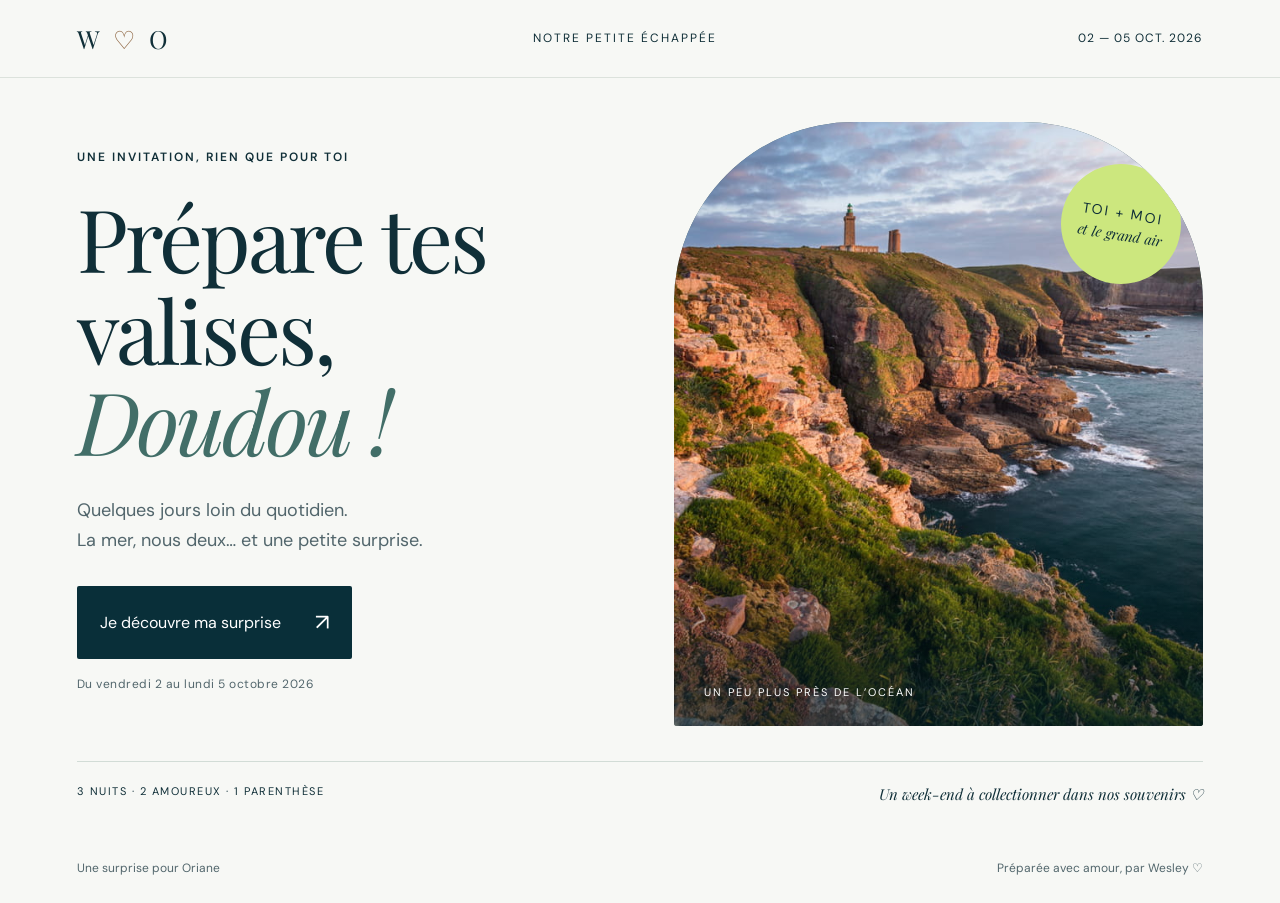
==== index.html @ 68506e85 "Add files via upload" ====
<!doctype html>
<html lang="fr">
<head><meta charset="utf-8"><meta name="viewport" content="width=device-width,initial-scale=1"><meta name="robots" content="noindex,nofollow"><meta name="theme-color" content="#092f39"><title>Une surprise pour Doudou ♥</title><meta name="description" content="Une parenthèse à deux, du 2 au 5 octobre 2026."><link rel="stylesheet" href="style.css"></head>
<body>
<header><a class="brand" href="#">W <span>♡</span> O</a><span class="edition">NOTRE PETITE ÉCHAPPÉE</span><span class="header-date">02 — 05 OCT. 2026</span></header>
<main>
<section class="hero" aria-labelledby="title"><div class="hero-copy"><p class="eyebrow">UNE INVITATION, RIEN QUE POUR TOI</p><h1 id="title">Prépare tes<br>valises,<br><em>Doudou !</em></h1><p class="intro">Quelques jours loin du quotidien.<br>La mer, nous deux… et une petite surprise.</p><button class="primary" id="reveal" aria-expanded="false" aria-controls="surprise">Je découvre ma surprise <span aria-hidden="true">↗</span></button><p class="tiny">Du vendredi 2 au lundi 5 octobre 2026</p></div><div class="hero-photo"><img src="bretagne.jpg" alt="Les falaises du Cap Fréhel baignées par la lumière du soir" fetchpriority="high"><span class="photo-label">UN PEU PLUS PRÈS DE L’OCÉAN</span><div class="stamp">TOI + MOI<br><span>et le grand air</span></div></div><div class="hero-bottom"><span>3 NUITS · 2 AMOUREUX · 1 PARENTHÈSE</span><span>Un week-end à collectionner dans nos souvenirs ♡</span></div></section>
<div id="surprise" hidden>
<section class="letter section" id="lettre"><p class="eyebrow">DESTINATION : LA CÔTE D’ÉMERAUDE</p><div class="letter-layout"><h2>Le quotidien<br>peut <em>attendre.</em></h2><div><p class="salutation">Coucou Doudou,</p><p>Le week-end du 2 octobre, on met le quotidien sur pause. Laisse les soucis au Château de Versailles, j’ai tout organisé pour nous.</p><p>Ta seule mission pour l’instant ? Prendre ton TGV vendredi soir jusqu’au Mans. Je t’y attendrai de pied ferme pour t’embarquer loin de tout.</p><p>Au programme : l’air salin de la Côte d’Émeraude, des balades sur les falaises bretonnes, des crêpes, et un gîte rien qu’à nous avec un jacuzzi pour se réchauffer.</p><p>On profite jusqu’au lundi, avec une dernière balade à Dinan avant de rentrer. J’ai hâte de partager ça avec toi.</p><p class="signature">Toi, moi & la Bretagne. ♥</p></div></div></section>
<nav class="section-nav" aria-label="Notre escapade"><a href="#programme">Nos balades</a><a href="#nid">Notre petit cocon</a><a href="#trajet">Pour se retrouver</a></nav>
<section class="section program" id="programme"><div class="section-heading"><div><p class="eyebrow">LE BONHEUR, JOUR APRÈS JOUR</p><h2>Un grand bol d’air.<br><em>À deux.</em></h2></div><p>Des villes à explorer, le vent dans les cheveux<br>et surtout, du temps ensemble.</p></div><div class="days" role="tablist" aria-label="Les jours du séjour"><button role="tab" id="tab-sam" aria-controls="day-sam" aria-selected="true" tabindex="0">03 OCT. <span>Samedi</span></button><button role="tab" id="tab-dim" aria-controls="day-dim" aria-selected="false" tabindex="-1">04 OCT. <span>Dimanche</span></button><button role="tab" id="tab-lun" aria-controls="day-lun" aria-selected="false" tabindex="-1">05 OCT. <span>Lundi</span></button></div>
<article class="day-panel" id="day-sam" role="tabpanel" aria-labelledby="tab-sam"><div class="day-number">01</div><div><p class="eyebrow">AMBIANCE CORSAIRE</p><h3>Saint-Malo & Dinard</h3><p>Se perdre dans les ruelles d’Intra-Muros, prendre de la hauteur sur les remparts et respirer l’air du large. Puis rejoindre Dinard pour une balade sur la Promenade au Clair de Lune.</p><div class="tags"><span>Remparts & embruns</span><span>Une pause crêpes ?</span><span>Main dans la main</span></div></div><div class="day-note">Le programme du jour :<br><em>se laisser porter.</em></div></article>
<article class="day-panel" id="day-dim" role="tabpanel" aria-labelledby="tab-dim" hidden><div class="day-number">02</div><div><p class="eyebrow">NATURE SAUVAGE</p><h3>Cap Fréhel & Fort-la-Latte</h3><p>Direction le Cap Fréhel pour les falaises et la mer à perte de vue. On suit ensuite le sentier des douaniers, le GR34, jusqu’au Fort-la-Latte. Une belle escapade au rythme de nos pas, à adapter à la météo.</p><div class="tags"><span>Chaussures de marche</span><span>Grand air</span><span>Vues à partager</span></div></div><div class="day-note">Notre rendez-vous :<br><em>avec l’horizon.</em></div></article>
<article class="day-panel" id="day-lun" role="tabpanel" aria-labelledby="tab-lun" hidden><div class="day-number">03</div><div><p class="eyebrow">ENCORE UN PETIT MOMENT</p><h3>Une dernière balade à Dinan</h3><p>Après avoir quitté le gîte le matin, on découvre la cité médiévale de Dinan, son port et la rue du Jerzual. Vers midi, on reprend la route du Mans : ton train dans l’après-midi, puis mon retour à La Gonfrière.</p><div class="tags"><span>Ruelles médiévales</span><span>Le port de Dinan</span><span>Retour l’après-midi</span></div></div><div class="day-note">On rentre avec :<br><em>plein de souvenirs.</em></div></article></section>
<section class="nest" id="nid"><div><p class="eyebrow">NOTRE ADRESSE POUR TROIS NUITS</p><h2>Un petit cocon.<br><em>Rien qu’à nous.</em></h2></div><div><span class="nest-symbol" aria-hidden="true">♡</span><h3>Gîte de La Renardais</h3><p>Plouër-sur-Rance · Bretagne</p><p>Après les embruns et les balades, on se retrouve au chaud. Un gîte pour nous deux, un jacuzzi… et aucune envie de regarder l’heure.</p><span class="pill">Jacuzzi & moments à deux</span></div></section>
<section class="section travel" id="trajet"><div><p class="eyebrow">VENDREDI 2 OCTOBRE</p><h2>Tu prends le train.<br><em>Je t’attends.</em></h2><p>Le début de notre escapade,<br>c’est au Mans, tous les deux.</p><p class="travel-note">Horaires prévus dans notre programme : à confirmer sur les billets et pour la ligne N. Le départ de Versailles doit permettre la correspondance à Montparnasse.</p></div><ol class="timeline"><li><time>18h30</time><div><h3>On ferme la parenthèse travail</h3><p>Fin de ta journée au Château de Versailles. Direction Versailles-Chantiers, à pied ou en bus.</p></div></li><li><time>Avant 19h</time><div><h3>Cap sur Montparnasse</h3><p>Ligne N depuis Versailles-Chantiers. Arrivée visée vers 19h15 à Paris-Montparnasse.</p></div></li><li><time>19h36</time><div><h3>Ton TGV, notre départ</h3><p>TGV INOUI depuis Montparnasse. De mon côté, la Mégane quitte La Gonfrière vers 19h15.</p></div></li><li><time>20h33</time><div><h3>Enfin ensemble ♥</h3><p>Je te retrouve au dépose-minute de la gare du Mans. On prend la route de la Bretagne ensemble.</p></div></li><li><time>Vers 23h</time><div><h3>Bienvenue dans notre cocon</h3><p>Arrivée prévue au gîte de La Renardais. Le week-end peut commencer.</p></div></li></ol></section>
<section class="ending"><p class="eyebrow">DU 2 AU 5 OCTOBRE 2026</p><h2>Ma destination préférée,<br><em>c’est avec toi.</em></h2><span>J’ai hâte. ♥</span><a href="#title">Revenir au début ↑</a></section>
</div></main><footer><span>Une surprise pour Oriane</span><span>Préparée avec amour, par Wesley ♡</span></footer><script src="script.js"></script></body></html>
---- style.css ----
@import url('https://fonts.googleapis.com/css2?family=DM+Sans:wght@400;500;600;700&family=Playfair+Display:ital,wght@0,400;0,500;1,400;1,500&display=swap');
:root{--ink:#102f38;--blue:#092f39;--paper:#f7f8f5;--accent:#cce77e;--muted:#52666c}*{box-sizing:border-box}html{scroll-behavior:smooth;scroll-padding-top:30px}body{margin:0;background:var(--paper);color:var(--ink);font-family:'DM Sans',sans-serif;font-size:16px;line-height:1.7}button,a{-webkit-tap-highlight-color:transparent}a{color:inherit}button{font:inherit;cursor:pointer}button:focus-visible,a:focus-visible{outline:3px solid #6b862f;outline-offset:6px}[hidden]{display:none!important}header{padding:22px 6%;display:flex;align-items:center;justify-content:space-between;border-bottom:1px solid #dce2dc}.brand{text-decoration:none;font:25px 'Playfair Display',serif;letter-spacing:4px}.brand span{color:#8a603b}.edition,.header-date,.eyebrow,.tiny,.hero-bottom,.photo-label{font-size:12px;letter-spacing:2px}.header-date{letter-spacing:1px}.hero{display:grid;grid-template-columns:1fr 1fr;padding:44px 6% 0;gap:35px 6%}.hero-copy{padding:25px 0 32px}.eyebrow{font-weight:600;margin:0 0 25px}h1,h2,h3,p{margin-top:0}h1,h2,h3{font-family:'Playfair Display',Georgia,serif;font-weight:400}h1{font-size:clamp(65px,6.8vw,108px);line-height:1.05;letter-spacing:-3px;margin-bottom:28px}em{font-weight:400;color:#648078}h1 em{color:#426e68}.intro{color:var(--muted);font-size:18px;margin-bottom:30px}.primary{display:flex;gap:34px;align-items:center;background:var(--blue);color:white;border:0;padding:17px 23px;border-radius:2px;transition:background .2s,transform .2s}.primary:hover{background:#20525a;transform:translateY(-2px)}.primary span{font-size:23px}.tiny{font-size:12px;letter-spacing:.5px;margin:15px 0 0;color:var(--muted)}.hero-photo{position:relative;min-height:550px;overflow:hidden;border-radius:180px 180px 3px 3px;background:#48656a}.hero-photo>img{width:100%;height:100%;position:absolute;object-fit:cover;object-position:center}.hero-photo:after{content:'';position:absolute;inset:65% 0 0;background:linear-gradient(transparent,#05242a99)}.photo-label{position:absolute;bottom:25px;left:30px;color:white;z-index:1;font-size:11px}.stamp{position:absolute;right:22px;top:42px;transform:rotate(9deg);background:var(--accent);border-radius:50%;width:120px;height:120px;display:flex;flex-direction:column;justify-content:center;align-items:center;font-size:14px;letter-spacing:2px;line-height:1.5}.stamp span{font-family:'Playfair Display',serif;letter-spacing:0;font-style:italic}.hero-bottom{grid-column:1/-1;border-top:1px solid #d2dcd6;padding:20px 0 25px;display:flex;justify-content:space-between;font-size:11px;letter-spacing:1.5px}.hero-bottom span+span{font-family:'Playfair Display',serif;font-size:15px;font-style:italic;letter-spacing:0}.section{padding:95px 9%;}.letter{background:#eaf0eb}.letter-layout{display:grid;grid-template-columns:1fr 1.2fr;gap:10%}h2{font-size:clamp(38px,4.3vw,62px);line-height:1.18;letter-spacing:-1px;margin-bottom:30px}.letter p:not(.eyebrow){max-width:650px}.salutation,.signature{font-family:'Playfair Display',serif;font-size:25px}.signature{font-style:italic;color:#426e68;margin:32px 0 0}.section-nav{display:flex;justify-content:center;gap:50px;padding:20px;border-bottom:1px solid #d2dcd6}.section-nav a{text-decoration:none;font-size:14px}.section-nav a:hover{text-decoration:underline}.section-heading{display:flex;align-items:end;justify-content:space-between;gap:30px}.section-heading>p{color:var(--muted);font-size:15px;margin-bottom:35px}.days{display:flex;border-bottom:1px solid #cbd5ce;margin-top:15px}.days button{flex:1;background:transparent;border:0;border-bottom:3px solid transparent;text-align:left;padding:22px 20px;color:var(--muted);font-size:12px;letter-spacing:1px}.days button span{display:block;font-family:'Playfair Display',serif;font-size:25px;letter-spacing:0}.days button[aria-selected=true]{border-color:var(--ink);color:var(--ink);background:#eaf0eb}.day-panel{display:grid;grid-template-columns:65px 1fr 190px;gap:32px;padding:42px 0 0;min-height:260px}.day-number{font-family:'Playfair Display',serif;font-size:46px;color:#879e95}.day-panel .eyebrow{margin-bottom:10px}h3{font-size:30px;line-height:1.3;margin-bottom:17px}.day-panel p{max-width:640px}.tags{display:flex;gap:8px;flex-wrap:wrap}.tags span{font-size:12px;background:#e8eee6;padding:5px 12px;border-radius:20px}.day-note{font-size:14px;border-left:1px solid #d2dcd6;padding:20px;align-self:center}.day-note em{font:23px 'Playfair Display',serif;display:block;margin-top:10px}.nest{background:var(--blue);color:#fff;padding:80px 9%;display:grid;grid-template-columns:1fr 1fr;gap:10%}.nest .eyebrow{color:var(--accent)}.nest h2 em{color:var(--accent)}.nest h3{margin-bottom:5px}.nest p{color:#c5d5d6}.nest-symbol{font-size:44px;color:var(--accent);line-height:1}.pill{display:inline-block;border:1px solid #58777b;padding:7px 15px;border-radius:25px;font-size:13px;color:var(--accent)}.travel{display:grid;grid-template-columns:1fr 1.15fr;gap:8%}.travel-note{font-size:13px;max-width:340px;color:var(--muted);margin-top:30px}.timeline{list-style:none;padding:0;margin:0}.timeline li{display:grid;grid-template-columns:92px 1fr;gap:20px;position:relative;padding-bottom:25px}.timeline time{font-size:14px;font-weight:600;padding-top:4px}.timeline li>div{border-left:1px solid #b8cbc0;padding-left:25px}.timeline h3{font-family:'DM Sans',sans-serif;font-size:17px;font-weight:600;margin-bottom:5px}.timeline p{font-size:14px;color:var(--muted);margin:0}.ending{text-align:center;padding:80px 20px;background:#eaf0eb}.ending>span{font-family:'Playfair Display',serif;font-size:24px}.ending a{display:block;font-size:13px;margin-top:35px}footer{display:flex;justify-content:space-between;padding:25px 6%;font-size:12px;color:var(--muted)}@media(min-width:1500px){main,header,footer{max-width:1600px;margin:auto}}@media(max-width:800px){header{padding:18px 6%}.edition{display:none}.hero{padding-top:22px;gap:25px;grid-template-columns:1fr 1fr}.hero-copy{padding-top:10px}h1{font-size:58px;letter-spacing:-2px}.hero .eyebrow{font-size:10px}.hero-photo{min-height:450px;border-radius:120px 120px 3px 3px}.stamp{width:90px;height:90px;font-size:11px;right:10px}.intro{font-size:16px}.primary{font-size:14px;gap:15px;padding:14px}.hero-bottom span+span{display:none}.section{padding:60px 6%}.letter-layout,.nest,.travel{gap:35px;grid-template-columns:1fr}.section-heading{display:block}.day-panel{grid-template-columns:45px 1fr;gap:18px}.day-note{display:none}.nest{padding:60px 6%}.travel-note{max-width:100%}.section-nav{gap:24px}.section-nav a{font-size:12px}}@media(max-width:540px){.hero{grid-template-columns:1fr;padding-top:15px}.hero-copy{padding:15px 0 0}h1{font-size:69px;line-height:1.05}.hero-photo{min-height:330px;border-radius:130px 130px 3px 3px}.hero-photo>img{object-position:center 45%}.hero-bottom{padding-top:17px;font-size:10px;letter-spacing:1px}.hero .eyebrow{margin-bottom:20px}.primary{font-size:15px;justify-content:space-between;width:100%}.tiny{text-align:center}.intro{margin-bottom:22px}.stamp{right:20px;top:28px}.section-nav{gap:18px;padding:16px 8px}.section-nav a{font-size:11px}.days button{padding:14px 10px}.days button span{font-size:23px}.day-panel{grid-template-columns:1fr;gap:0}.day-number{font-size:28px;margin-bottom:10px}.timeline li{grid-template-columns:80px 1fr;gap:6px}.timeline li>div{padding-left:16px}footer{gap:15px;flex-direction:column;text-align:center}.ending{padding:60px 6%}}@media(prefers-reduced-motion:reduce){html{scroll-behavior:auto}*,*:before,*:after{transition:none!important}}
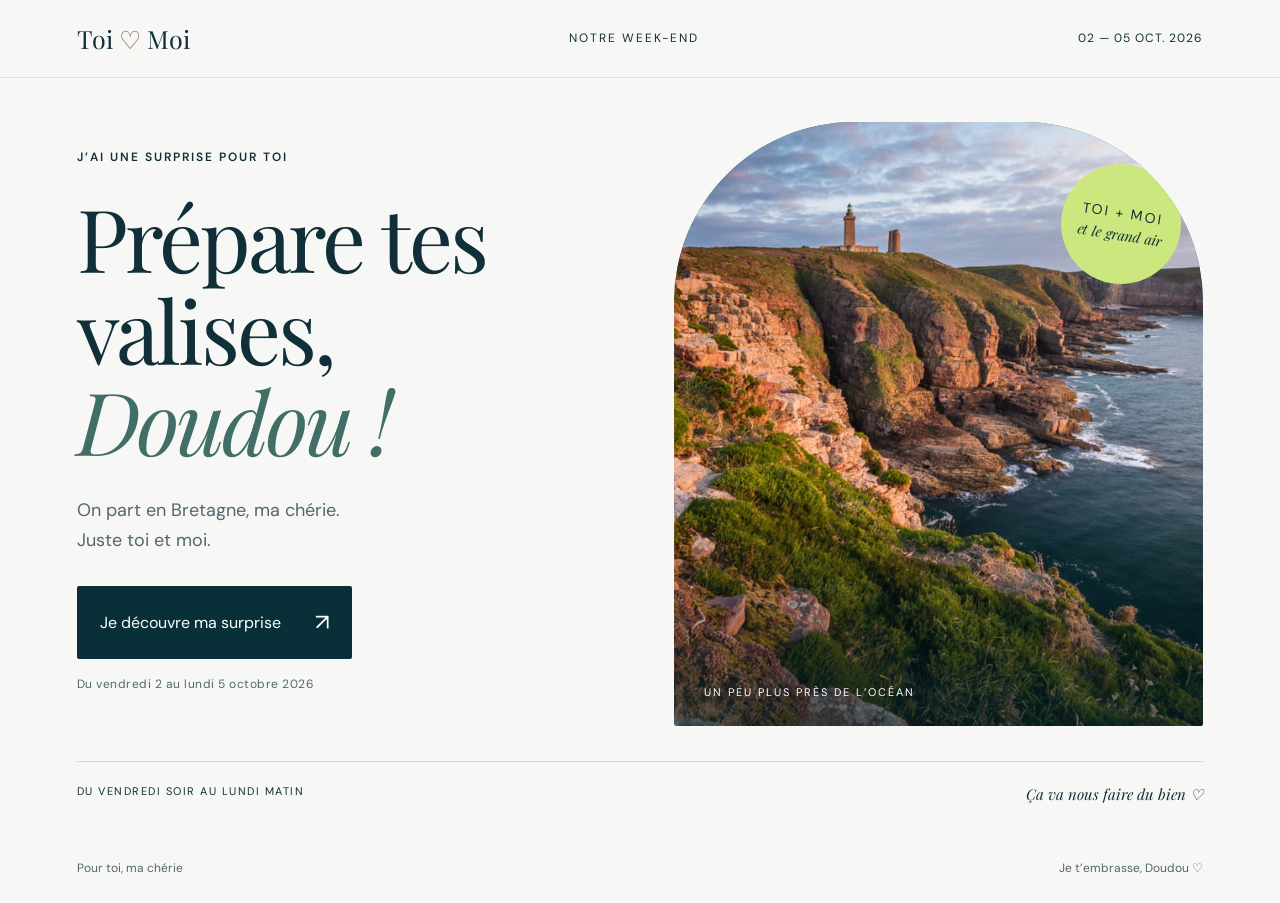
==== commit 43376783: "Update index.html" ====
--- a/index.html
+++ b/index.html
@@ -1,18 +1,28 @@
 <!doctype html>
 <html lang="fr">
-<head><meta charset="utf-8"><meta name="viewport" content="width=device-width,initial-scale=1"><meta name="robots" content="noindex,nofollow"><meta name="theme-color" content="#092f39"><title>Une surprise pour Doudou ♥</title><meta name="description" content="Une parenthèse à deux, du 2 au 5 octobre 2026."><link rel="stylesheet" href="style.css"></head>
+<head><meta charset="utf-8"><meta name="viewport" content="width=device-width,initial-scale=1"><meta name="robots" content="noindex,nofollow"><meta name="theme-color" content="#092f39"><title>Une surprise pour Doudou ♥</title><meta name="description" content="Une parenthèse à deux, du 2 au 5 octobre 2026."><link rel="stylesheet" href="style.css"><style>.brand{letter-spacing:0}.travel-guide{display:block}.journey{margin-top:35px;border:1px solid #bdcec4;border-radius:18px;padding:28px;background:#fff}.journey-heading{display:flex;align-items:center;flex-wrap:wrap;gap:14px}.journey-heading h3{margin:0;font-size:26px}.direction{background:#092f39;color:#fff;padding:5px 12px;border-radius:6px;font-size:14px;font-weight:700}.rail-badge{margin-left:auto;background:#e9edf8;color:#253b68;padding:7px 12px;border-radius:22px;font-size:14px;font-weight:600}.route-line{display:grid;grid-template-columns:1fr 30px 1fr 30px 1fr;align-items:center;gap:12px;padding:30px 0}.route-stop{display:flex;flex-direction:column;align-items:center;text-align:center}.step-icon{font-size:30px}.route-time{font-size:25px;font-weight:700;color:#092f39}.route-line small{font-size:14px;color:#52666c}.route-arrow{font-size:25px;color:#648078}.instructions{padding-left:23px;line-height:1.7}.instructions li{margin:12px 0;padding-left:5px}.station-link{display:inline-block;padding:10px 14px;background:#eaf0eb;border-radius:7px;font-size:15px}.ticket{margin-top:25px;border-top:1px solid #d2dcd6;padding-top:15px}.ticket summary{cursor:pointer;font-weight:600;font-size:16px;margin-bottom:15px}.ticket img{width:100%;height:auto;border:1px solid #d2dcd6;border-radius:8px;display:block}.ticket p{font-size:13px;color:#52666c;margin:10px 0 0}.ticket-scroll{overflow-x:auto}@media(max-width:600px){.journey{padding:20px 15px}.rail-badge{margin-left:0}.route-line{grid-template-columns:1fr;gap:10px}.route-stop{width:100%;padding:12px;background:#f3f6f2;border-radius:9px}.route-arrow{transform:rotate(90deg);justify-self:center}.journey-heading h3{font-size:23px}.ticket img{min-width:550px}.brand{font-size:20px}}</style></head>
 <body>
-<header><a class="brand" href="#">W <span>♡</span> O</a><span class="edition">NOTRE PETITE ÉCHAPPÉE</span><span class="header-date">02 — 05 OCT. 2026</span></header>
+<header><a class="brand" href="#">Toi <span>♡</span> Moi</a><span class="edition">NOTRE WEEK-END</span><span class="header-date">02 — 05 OCT. 2026</span></header>
 <main>
-<section class="hero" aria-labelledby="title"><div class="hero-copy"><p class="eyebrow">UNE INVITATION, RIEN QUE POUR TOI</p><h1 id="title">Prépare tes<br>valises,<br><em>Doudou !</em></h1><p class="intro">Quelques jours loin du quotidien.<br>La mer, nous deux… et une petite surprise.</p><button class="primary" id="reveal" aria-expanded="false" aria-controls="surprise">Je découvre ma surprise <span aria-hidden="true">↗</span></button><p class="tiny">Du vendredi 2 au lundi 5 octobre 2026</p></div><div class="hero-photo"><img src="bretagne.jpg" alt="Les falaises du Cap Fréhel baignées par la lumière du soir" fetchpriority="high"><span class="photo-label">UN PEU PLUS PRÈS DE L’OCÉAN</span><div class="stamp">TOI + MOI<br><span>et le grand air</span></div></div><div class="hero-bottom"><span>3 NUITS · 2 AMOUREUX · 1 PARENTHÈSE</span><span>Un week-end à collectionner dans nos souvenirs ♡</span></div></section>
+<section class="hero" aria-labelledby="title"><div class="hero-copy"><p class="eyebrow">J’AI UNE SURPRISE POUR TOI</p><h1 id="title">Prépare tes<br>valises,<br><em>Doudou !</em></h1><p class="intro">On part en Bretagne, ma chérie.<br>Juste toi et moi.</p><button class="primary" id="reveal" aria-expanded="false" aria-controls="surprise">Je découvre ma surprise <span aria-hidden="true">↗</span></button><p class="tiny">Du vendredi 2 au lundi 5 octobre 2026</p></div><div class="hero-photo"><img src="bretagne.jpg" alt="Les falaises du Cap Fréhel baignées par la lumière du soir" fetchpriority="high"><span class="photo-label">UN PEU PLUS PRÈS DE L’OCÉAN</span><div class="stamp">TOI + MOI<br><span>et le grand air</span></div></div><div class="hero-bottom"><span>DU VENDREDI SOIR AU LUNDI MATIN</span><span>Ça va nous faire du bien ♡</span></div></section>
 <div id="surprise" hidden>
-<section class="letter section" id="lettre"><p class="eyebrow">DESTINATION : LA CÔTE D’ÉMERAUDE</p><div class="letter-layout"><h2>Le quotidien<br>peut <em>attendre.</em></h2><div><p class="salutation">Coucou Doudou,</p><p>Le week-end du 2 octobre, on met le quotidien sur pause. Laisse les soucis au Château de Versailles, j’ai tout organisé pour nous.</p><p>Ta seule mission pour l’instant ? Prendre ton TGV vendredi soir jusqu’au Mans. Je t’y attendrai de pied ferme pour t’embarquer loin de tout.</p><p>Au programme : l’air salin de la Côte d’Émeraude, des balades sur les falaises bretonnes, des crêpes, et un gîte rien qu’à nous avec un jacuzzi pour se réchauffer.</p><p>On profite jusqu’au lundi, avec une dernière balade à Dinan avant de rentrer. J’ai hâte de partager ça avec toi.</p><p class="signature">Toi, moi & la Bretagne. ♥</p></div></div></section>
+<section class="letter section" id="lettre"><p class="eyebrow">ON PART EN BRETAGNE</p><div class="letter-layout"><h2>J’avais envie<br>de partir <em>avec toi.</em></h2><div><p class="salutation">Mon cœur,</p><p>Je nous ai prévu un petit week-end en Bretagne. J’avais envie qu’on prenne du temps pour nous, qu’on se balade et qu’on profite un peu tous les deux.</p><p>Vendredi, tu prends le train à Versailles-Chantiers et je viens te chercher à Surdon. Ensuite, on prend la route ensemble jusqu’au gîte.</p><p>J’ai prévu Saint-Malo, Dinard et une balade au bord des falaises. On se trouvera aussi des bonnes crêpes. Et le soir, on aura notre gîte avec un jacuzzi. Je pense qu’on va être bien.</p><p>Lundi, on partira tôt. Je fais la route jusqu’à Surdon pour te déposer à ton train de 7h23. D’ici là, on profite, ma chérie.</p><p class="signature">J’ai hâte d’y être avec toi. ♥</p></div></div></section>
 <nav class="section-nav" aria-label="Notre escapade"><a href="#programme">Nos balades</a><a href="#nid">Notre petit cocon</a><a href="#trajet">Pour se retrouver</a></nav>
-<section class="section program" id="programme"><div class="section-heading"><div><p class="eyebrow">LE BONHEUR, JOUR APRÈS JOUR</p><h2>Un grand bol d’air.<br><em>À deux.</em></h2></div><p>Des villes à explorer, le vent dans les cheveux<br>et surtout, du temps ensemble.</p></div><div class="days" role="tablist" aria-label="Les jours du séjour"><button role="tab" id="tab-sam" aria-controls="day-sam" aria-selected="true" tabindex="0">03 OCT. <span>Samedi</span></button><button role="tab" id="tab-dim" aria-controls="day-dim" aria-selected="false" tabindex="-1">04 OCT. <span>Dimanche</span></button><button role="tab" id="tab-lun" aria-controls="day-lun" aria-selected="false" tabindex="-1">05 OCT. <span>Lundi</span></button></div>
-<article class="day-panel" id="day-sam" role="tabpanel" aria-labelledby="tab-sam"><div class="day-number">01</div><div><p class="eyebrow">AMBIANCE CORSAIRE</p><h3>Saint-Malo & Dinard</h3><p>Se perdre dans les ruelles d’Intra-Muros, prendre de la hauteur sur les remparts et respirer l’air du large. Puis rejoindre Dinard pour une balade sur la Promenade au Clair de Lune.</p><div class="tags"><span>Remparts & embruns</span><span>Une pause crêpes ?</span><span>Main dans la main</span></div></div><div class="day-note">Le programme du jour :<br><em>se laisser porter.</em></div></article>
-<article class="day-panel" id="day-dim" role="tabpanel" aria-labelledby="tab-dim" hidden><div class="day-number">02</div><div><p class="eyebrow">NATURE SAUVAGE</p><h3>Cap Fréhel & Fort-la-Latte</h3><p>Direction le Cap Fréhel pour les falaises et la mer à perte de vue. On suit ensuite le sentier des douaniers, le GR34, jusqu’au Fort-la-Latte. Une belle escapade au rythme de nos pas, à adapter à la météo.</p><div class="tags"><span>Chaussures de marche</span><span>Grand air</span><span>Vues à partager</span></div></div><div class="day-note">Notre rendez-vous :<br><em>avec l’horizon.</em></div></article>
-<article class="day-panel" id="day-lun" role="tabpanel" aria-labelledby="tab-lun" hidden><div class="day-number">03</div><div><p class="eyebrow">ENCORE UN PETIT MOMENT</p><h3>Une dernière balade à Dinan</h3><p>Après avoir quitté le gîte le matin, on découvre la cité médiévale de Dinan, son port et la rue du Jerzual. Vers midi, on reprend la route du Mans : ton train dans l’après-midi, puis mon retour à La Gonfrière.</p><div class="tags"><span>Ruelles médiévales</span><span>Le port de Dinan</span><span>Retour l’après-midi</span></div></div><div class="day-note">On rentre avec :<br><em>plein de souvenirs.</em></div></article></section>
-<section class="nest" id="nid"><div><p class="eyebrow">NOTRE ADRESSE POUR TROIS NUITS</p><h2>Un petit cocon.<br><em>Rien qu’à nous.</em></h2></div><div><span class="nest-symbol" aria-hidden="true">♡</span><h3>Gîte de La Renardais</h3><p>Plouër-sur-Rance · Bretagne</p><p>Après les embruns et les balades, on se retrouve au chaud. Un gîte pour nous deux, un jacuzzi… et aucune envie de regarder l’heure.</p><span class="pill">Jacuzzi & moments à deux</span></div></section>
-<section class="section travel" id="trajet"><div><p class="eyebrow">VENDREDI 2 OCTOBRE</p><h2>Tu prends le train.<br><em>Je t’attends.</em></h2><p>Le début de notre escapade,<br>c’est au Mans, tous les deux.</p><p class="travel-note">Horaires prévus dans notre programme : à confirmer sur les billets et pour la ligne N. Le départ de Versailles doit permettre la correspondance à Montparnasse.</p></div><ol class="timeline"><li><time>18h30</time><div><h3>On ferme la parenthèse travail</h3><p>Fin de ta journée au Château de Versailles. Direction Versailles-Chantiers, à pied ou en bus.</p></div></li><li><time>Avant 19h</time><div><h3>Cap sur Montparnasse</h3><p>Ligne N depuis Versailles-Chantiers. Arrivée visée vers 19h15 à Paris-Montparnasse.</p></div></li><li><time>19h36</time><div><h3>Ton TGV, notre départ</h3><p>TGV INOUI depuis Montparnasse. De mon côté, la Mégane quitte La Gonfrière vers 19h15.</p></div></li><li><time>20h33</time><div><h3>Enfin ensemble ♥</h3><p>Je te retrouve au dépose-minute de la gare du Mans. On prend la route de la Bretagne ensemble.</p></div></li><li><time>Vers 23h</time><div><h3>Bienvenue dans notre cocon</h3><p>Arrivée prévue au gîte de La Renardais. Le week-end peut commencer.</p></div></li></ol></section>
-<section class="ending"><p class="eyebrow">DU 2 AU 5 OCTOBRE 2026</p><h2>Ma destination préférée,<br><em>c’est avec toi.</em></h2><span>J’ai hâte. ♥</span><a href="#title">Revenir au début ↑</a></section>
-</div></main><footer><span>Une surprise pour Oriane</span><span>Préparée avec amour, par Wesley ♡</span></footer><script src="script.js"></script></body></html>
+<section class="section program" id="programme"><div class="section-heading"><div><p class="eyebrow">CE QUE JE NOUS AI PRÉVU</p><h2>On va où,<br><em>Doudou ?</em></h2></div><p>Voilà les balades que j’ai en tête.<br>On adaptera selon le temps et nos envies.</p></div><div class="days" role="tablist" aria-label="Les jours du séjour"><button role="tab" id="tab-sam" aria-controls="day-sam" aria-selected="true" tabindex="0">03 OCT. <span>Samedi</span></button><button role="tab" id="tab-dim" aria-controls="day-dim" aria-selected="false" tabindex="-1">04 OCT. <span>Dimanche</span></button><button role="tab" id="tab-lun" aria-controls="day-lun" aria-selected="false" tabindex="-1">05 OCT. <span>Lundi</span></button></div>
+<article class="day-panel" id="day-sam" role="tabpanel" aria-labelledby="tab-sam"><div class="day-number">01</div><div><p class="eyebrow">AMBIANCE CORSAIRE</p><h3>Saint-Malo & Dinard</h3><p>On commence par Saint-Malo : les petites rues d’Intra-Muros et un tour sur les remparts. Ensuite, direction Dinard pour marcher sur la Promenade au Clair de Lune. Entre les deux, on se pose pour manger.</p><div class="tags"><span>Remparts & embruns</span><span>Une pause crêpes ?</span><span>Main dans la main</span></div></div><div class="day-note">On prend le temps.<br><em>On est en week-end.</em></div></article>
+<article class="day-panel" id="day-dim" role="tabpanel" aria-labelledby="tab-dim" hidden><div class="day-number">02</div><div><p class="eyebrow">NATURE SAUVAGE</p><h3>Cap Fréhel & Fort-la-Latte</h3><p>On va au Cap Fréhel, puis on marche sur le GR34 vers Fort-la-Latte. Prends des chaussures confortables et une veste, mon cœur. On choisira la longueur de la balade selon la météo et notre motivation.</p><div class="tags"><span>Chaussures de marche</span><span>Grand air</span><span>Vues à partager</span></div></div><div class="day-note">Pense à ta veste.<br><em>Ça risque de souffler !</em></div></article>
+<article class="day-panel" id="day-lun" role="tabpanel" aria-labelledby="tab-lun" hidden><div class="day-number">03</div><div><p class="eyebrow">LUNDI, ON SE LÈVE TÔT</p><h3>Je te ramène à Surdon</h3><p>On quitte le gîte tôt le matin et je conduis jusqu’à la gare de Surdon. Ton train part à 7h23 et arrive à Paris-Montparnasse à 9h17. On gardera de la marge pour que tu puisses monter tranquillement.</p><div class="tags"><span>🚗 Bretagne → Surdon</span><span>🚆 Train à 7h23</span><span>Paris à 9h17</span></div></div><div class="day-note">Je fais la route.<br><em>Tu peux te reposer.</em></div></article></section>
+<section class="nest" id="nid"><div><p class="eyebrow">LÀ OÙ ON VA DORMIR</p><h2>Un gîte pour nous.<br><em>Et un jacuzzi.</em></h2></div><div><span class="nest-symbol" aria-hidden="true">♡</span><h3>Gîte de La Renardais</h3><p>Plouër-sur-Rance · Bretagne</p><p>Après les balades, on rentre ici. On se pose au chaud, on profite du jacuzzi et on passe la soirée ensemble. Pas besoin de plus.</p><span class="pill">Jacuzzi & moments à deux</span></div></section>
+<section class="section travel-guide" id="trajet"><p class="eyebrow">POUR SAVOIR OÙ ALLER</p><h2>Je viens te chercher.<br><em>Et je te ramène.</em></h2>
+<div class="journey"><div class="journey-heading"><span class="direction">ALLER</span><h3>Vendredi 2 octobre</h3><span class="rail-badge">🚆 NOMAD · Direct</span></div>
+<div class="route-line"><div class="route-stop"><span class="step-icon" aria-hidden="true">🚉</span><strong>Versailles-Chantiers</strong><span class="route-time">18h27</span><small>Tu prends le train</small></div><span class="route-arrow" aria-hidden="true">→</span><div class="route-stop"><span class="step-icon" aria-hidden="true">🚆</span><strong>Surdon</strong><span class="route-time">20h16</span><small>Je t’attends à la gare</small></div><span class="route-arrow" aria-hidden="true">→</span><div class="route-stop"><span class="step-icon" aria-hidden="true">🚗</span><strong>Le gîte</strong><span class="route-time">Ensemble</span><small>Je prends le volant</small></div></div>
+<ol class="instructions"><li><strong>Rejoins Versailles-Chantiers avant 18h27.</strong> Prévois le temps d’aller à la gare et de trouver ton quai.</li><li><strong>Repère ton NOMAD sur le panneau des départs.</strong> Vérifie le numéro du train sur ton billet et le quai affiché en gare. Surdon est ton arrêt, pas forcément le terminus indiqué.</li><li><strong>Reste dans le même train jusqu’à Surdon.</strong> C’est direct : pas de ligne N ni de passage par Montparnasse à l’aller.</li><li><strong>À 20h16, tu descends à Surdon.</strong> Je viens te chercher, puis on part en Bretagne en voiture.</li></ol>
+<a class="station-link" href="https://www.google.com/maps/search/?api=1&amp;query=Gare+de+Versailles-Chantiers" target="_blank" rel="noopener noreferrer">📍 Voir la gare de Versailles-Chantiers</a>
+<details class="ticket" open><summary>La capture du trajet aller</summary><div class="ticket-scroll"><img src="[data-uri]" alt="NOMAD direct : Versailles-Chantiers 18h27, Surdon 20h16. Durée 1h49. Tarif affiché dès 17,50 euros." loading="lazy"></div><p>Capture du trajet repéré, à faire défiler sur téléphone. Ce n’est pas un billet.</p></details></div>
+<div class="journey"><div class="journey-heading"><span class="direction">RETOUR</span><h3>Lundi 5 octobre</h3><span class="rail-badge">🚆 NOMAD · Direct</span></div>
+<div class="route-line"><div class="route-stop"><span class="step-icon" aria-hidden="true">🚗</span><strong>Départ du gîte</strong><span class="route-time">Tôt le matin</span><small>Je conduis jusqu’à Surdon</small></div><span class="route-arrow" aria-hidden="true">→</span><div class="route-stop"><span class="step-icon" aria-hidden="true">🚉</span><strong>Surdon</strong><span class="route-time">7h23</span><small>Départ de ton train</small></div><span class="route-arrow" aria-hidden="true">→</span><div class="route-stop"><span class="step-icon" aria-hidden="true">🚆</span><strong>Paris-Montparnasse</strong><span class="route-time">9h17</span><small>Hall 1 &amp; 2</small></div></div>
+<ol class="instructions"><li><strong>On quitte la Bretagne tôt lundi.</strong> On fixera l’heure du réveil avec assez de marge pour la route et l’embarquement.</li><li><strong>Je te dépose à la gare de Surdon.</strong> Tu repères ton NOMAD de 7h23 pour Paris-Montparnasse et tu vérifies le quai sur le panneau.</li><li><strong>Tu arrives à Montparnasse à 9h17.</strong> Le train est direct, sans changement.</li></ol>
+<a class="station-link" href="https://www.google.com/maps/search/?api=1&amp;query=Gare+de+Surdon" target="_blank" rel="noopener noreferrer">📍 Voir la gare de Surdon</a>
+<details class="ticket" open><summary>La capture du trajet retour</summary><div class="ticket-scroll"><img src="[data-uri]" alt="NOMAD direct : Surdon 7h23, Paris-Montparnasse Hall 1 et 2 à 9h17. Durée 1h54. Tarif affiché dès 18,80 euros." loading="lazy"></div><p>Capture du trajet repéré, à faire défiler sur téléphone. Ce n’est pas un billet.</p></details></div></section>
+<section class="ending"><p class="eyebrow">DU 2 AU 5 OCTOBRE 2026</p><h2>Vivement ce week-end,<br><em>mon cœur.</em></h2><span>J’ai hâte. ♥</span><a href="#title">Revenir au début ↑</a></section>
+</div></main><footer><span>Pour toi, ma chérie</span><span>Je t’embrasse, Doudou ♡</span></footer><script src="script.js"></script></body></html>
